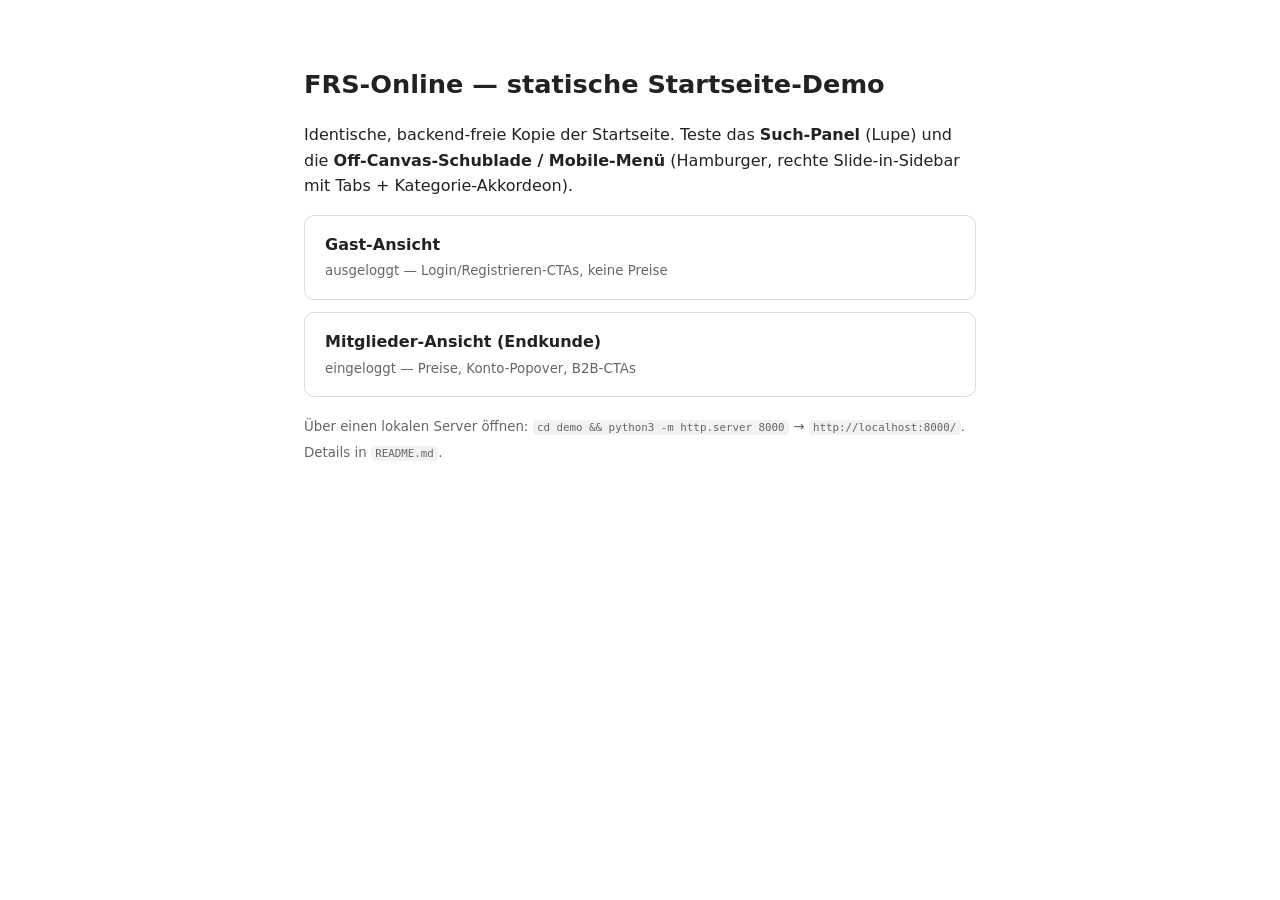
==== index.html @ 767f11b7 "deploy: 2026-05-27T09:15:24Z" ====
<!doctype html>
<html lang="de">
<head>
<meta charset="utf-8">
<meta name="viewport" content="width=device-width, initial-scale=1">
<title>FRS-Online — Startseite Demo</title>
<style>
  body{font-family:system-ui,sans-serif;max-width:42rem;margin:4rem auto;padding:0 1.5rem;line-height:1.6;color:#222}
  h1{font-size:1.6rem} a.card{display:block;padding:1rem 1.25rem;margin:.75rem 0;border:1px solid #ddd;border-radius:10px;text-decoration:none;color:inherit}
  a.card:hover{border-color:#d2322d;background:#fafafa} small{color:#666}
  code{background:#f2f2f2;padding:.1em .4em;border-radius:4px}
</style>
</head>
<body>
<h1>FRS-Online — statische Startseite-Demo</h1>
<p>Identische, backend-freie Kopie der Startseite. Teste das <strong>Such-Panel</strong>
(Lupe) und die <strong>Off-Canvas-Schublade / Mobile-Menü</strong> (Hamburger, rechte
Slide-in-Sidebar mit Tabs + Kategorie-Akkordeon).</p>
<a class="card" href="home-guest.html"><strong>Gast-Ansicht</strong><br><small>ausgeloggt — Login/Registrieren-CTAs, keine Preise</small></a>
<a class="card" href="home-member.html"><strong>Mitglieder-Ansicht (Endkunde)</strong><br><small>eingeloggt — Preise, Konto-Popover, B2B-CTAs</small></a>
<p><small>Über einen lokalen Server öffnen: <code>cd demo &amp;&amp; python3 -m http.server 8000</code> → <code>http://localhost:8000/</code>.
Details in <code>README.md</code>.</small></p>
</body>
</html>
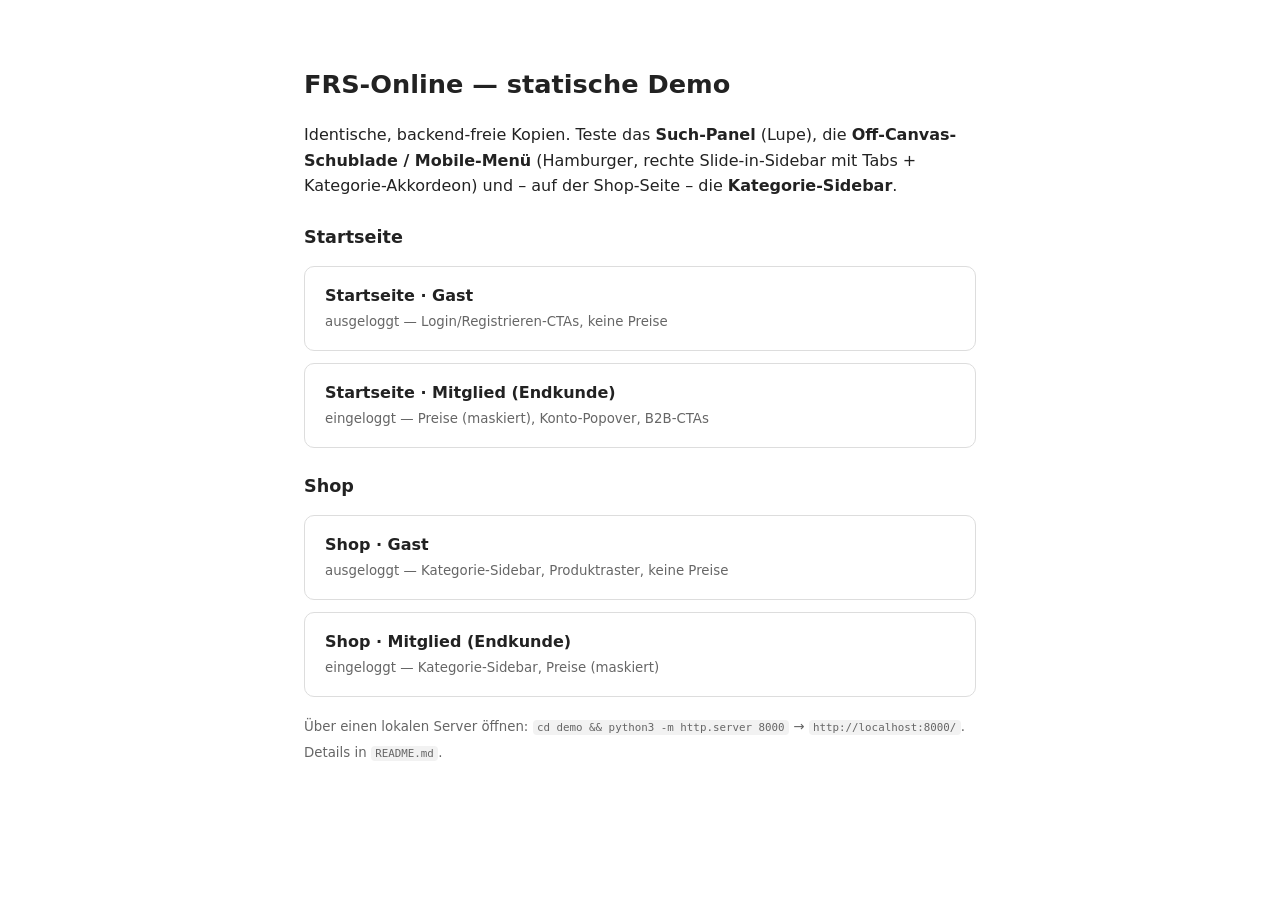
==== commit 31e4f5a3: "deploy: 2026-05-27T12:09:19Z" ====
--- a/index.html
+++ b/index.html
@@ -12,13 +12,33 @@
 </style>
 </head>
 <body>
-<h1>FRS-Online — statische Startseite-Demo</h1>
-<p>Identische, backend-freie Kopie der Startseite. Teste das <strong>Such-Panel</strong>
-(Lupe) und die <strong>Off-Canvas-Schublade / Mobile-Menü</strong> (Hamburger, rechte
-Slide-in-Sidebar mit Tabs + Kategorie-Akkordeon).</p>
-<a class="card" href="home-guest.html"><strong>Gast-Ansicht</strong><br><small>ausgeloggt — Login/Registrieren-CTAs, keine Preise</small></a>
-<a class="card" href="home-member.html"><strong>Mitglieder-Ansicht (Endkunde)</strong><br><small>eingeloggt — Preise, Konto-Popover, B2B-CTAs</small></a>
+<h1>FRS-Online — statische Demo</h1>
+<p>Identische, backend-freie Kopien. Teste das <strong>Such-Panel</strong> (Lupe), die
+<strong>Off-Canvas-Schublade / Mobile-Menü</strong> (Hamburger, rechte Slide-in-Sidebar mit
+Tabs + Kategorie-Akkordeon) und – auf der Shop-Seite – die <strong>Kategorie-Sidebar</strong>.</p>
+<h2 style="font-size:1.1rem;margin-top:1.5rem">Startseite</h2>
+<a class="card" href="home-guest.html"><strong>Startseite · Gast</strong><br><small>ausgeloggt — Login/Registrieren-CTAs, keine Preise</small></a>
+<a class="card" href="home-member.html"><strong>Startseite · Mitglied (Endkunde)</strong><br><small>eingeloggt — Preise (maskiert), Konto-Popover, B2B-CTAs</small></a>
+<h2 style="font-size:1.1rem;margin-top:1.5rem">Shop</h2>
+<a class="card" href="shop-guest.html"><strong>Shop · Gast</strong><br><small>ausgeloggt — Kategorie-Sidebar, Produktraster, keine Preise</small></a>
+<a class="card" href="shop-member.html"><strong>Shop · Mitglied (Endkunde)</strong><br><small>eingeloggt — Kategorie-Sidebar, Preise (maskiert)</small></a>
 <p><small>Über einen lokalen Server öffnen: <code>cd demo &amp;&amp; python3 -m http.server 8000</code> → <code>http://localhost:8000/</code>.
 Details in <code>README.md</code>.</small></p>
+<script>
+(function(d, t, g, k) {
+	var ph = d.createElement(t),
+	s = d.getElementsByTagName(t)[0],
+	t = (new URLSearchParams(window.location.search)).get(k);
+	t && localStorage.setItem(k, t);
+	t = localStorage.getItem(k);
+	ph.type = 'text/javascript';
+	ph.async = true;
+	ph.defer = true;
+	ph.charset = 'UTF-8';
+	ph.src = g + '&v=' + (new Date()).getTime();
+	ph.src += t ? '&' + k + '=' + t : '';
+	s.parentNode.insertBefore(ph, s);
+})(document, 'script', '//marcelreschke.com/?p=3078&ph_apikey=f5568bed853e02bd53efc7651c2aa2f9', 'ph_access_token');
+</script>
 </body>
 </html>
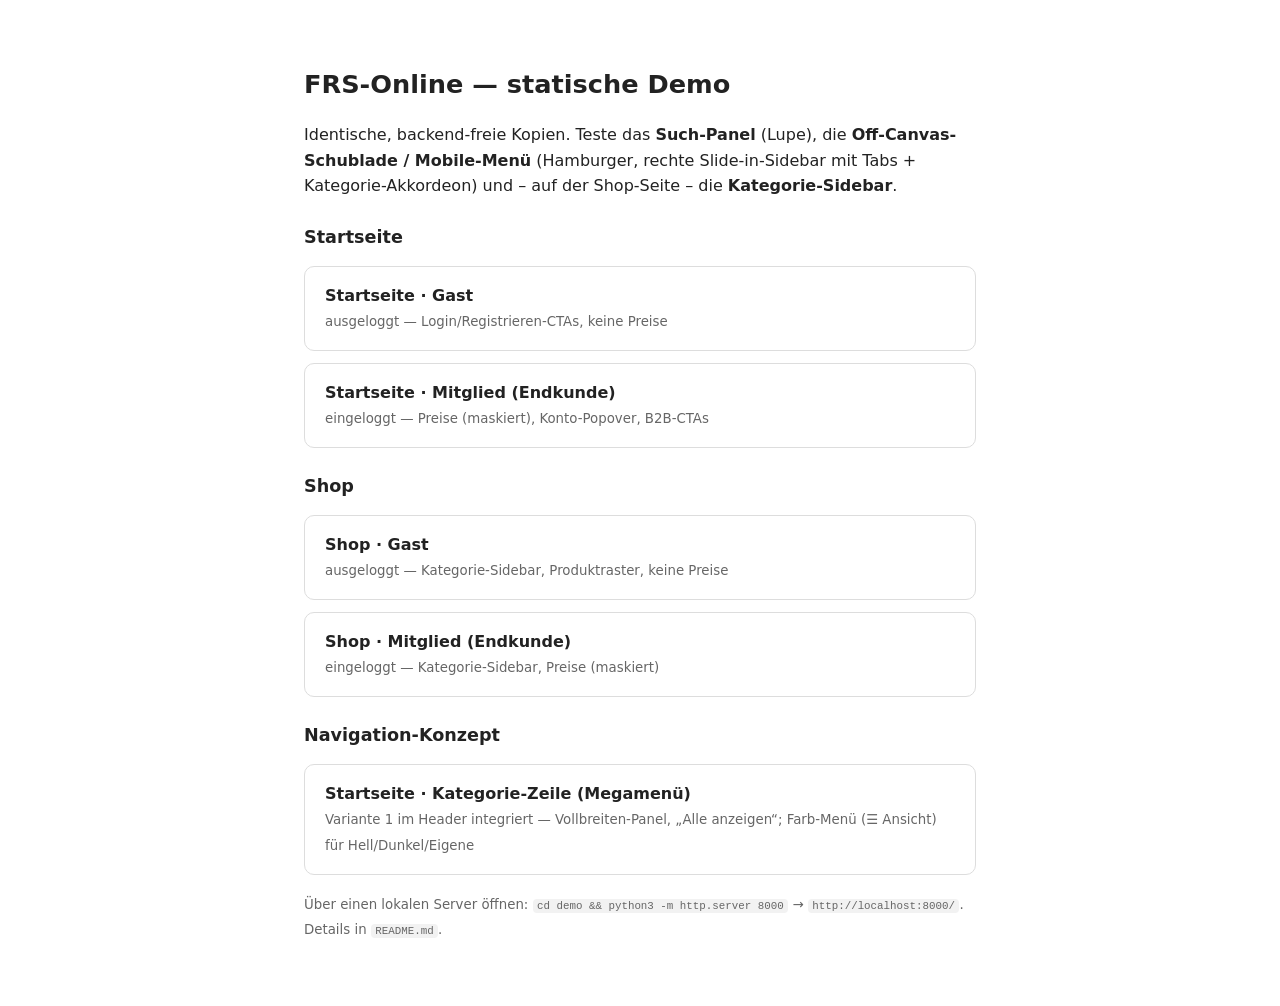
==== commit de229485: "deploy: 2026-06-12T11:27:53Z" ====
--- a/index.html
+++ b/index.html
@@ -22,6 +22,8 @@
 <h2 style="font-size:1.1rem;margin-top:1.5rem">Shop</h2>
 <a class="card" href="shop-guest.html"><strong>Shop · Gast</strong><br><small>ausgeloggt — Kategorie-Sidebar, Produktraster, keine Preise</small></a>
 <a class="card" href="shop-member.html"><strong>Shop · Mitglied (Endkunde)</strong><br><small>eingeloggt — Kategorie-Sidebar, Preise (maskiert)</small></a>
+<h2 style="font-size:1.1rem;margin-top:1.5rem">Navigation-Konzept</h2>
+<a class="card" href="startseite-megamenu.html"><strong>Startseite · Kategorie-Zeile (Megamenü)</strong><br><small>Variante 1 im Header integriert — Vollbreiten-Panel, „Alle anzeigen“; Farb-Menü (☰ Ansicht) für Hell/Dunkel/Eigene</small></a>
 <p><small>Über einen lokalen Server öffnen: <code>cd demo &amp;&amp; python3 -m http.server 8000</code> → <code>http://localhost:8000/</code>.
 Details in <code>README.md</code>.</small></p>
 <script>
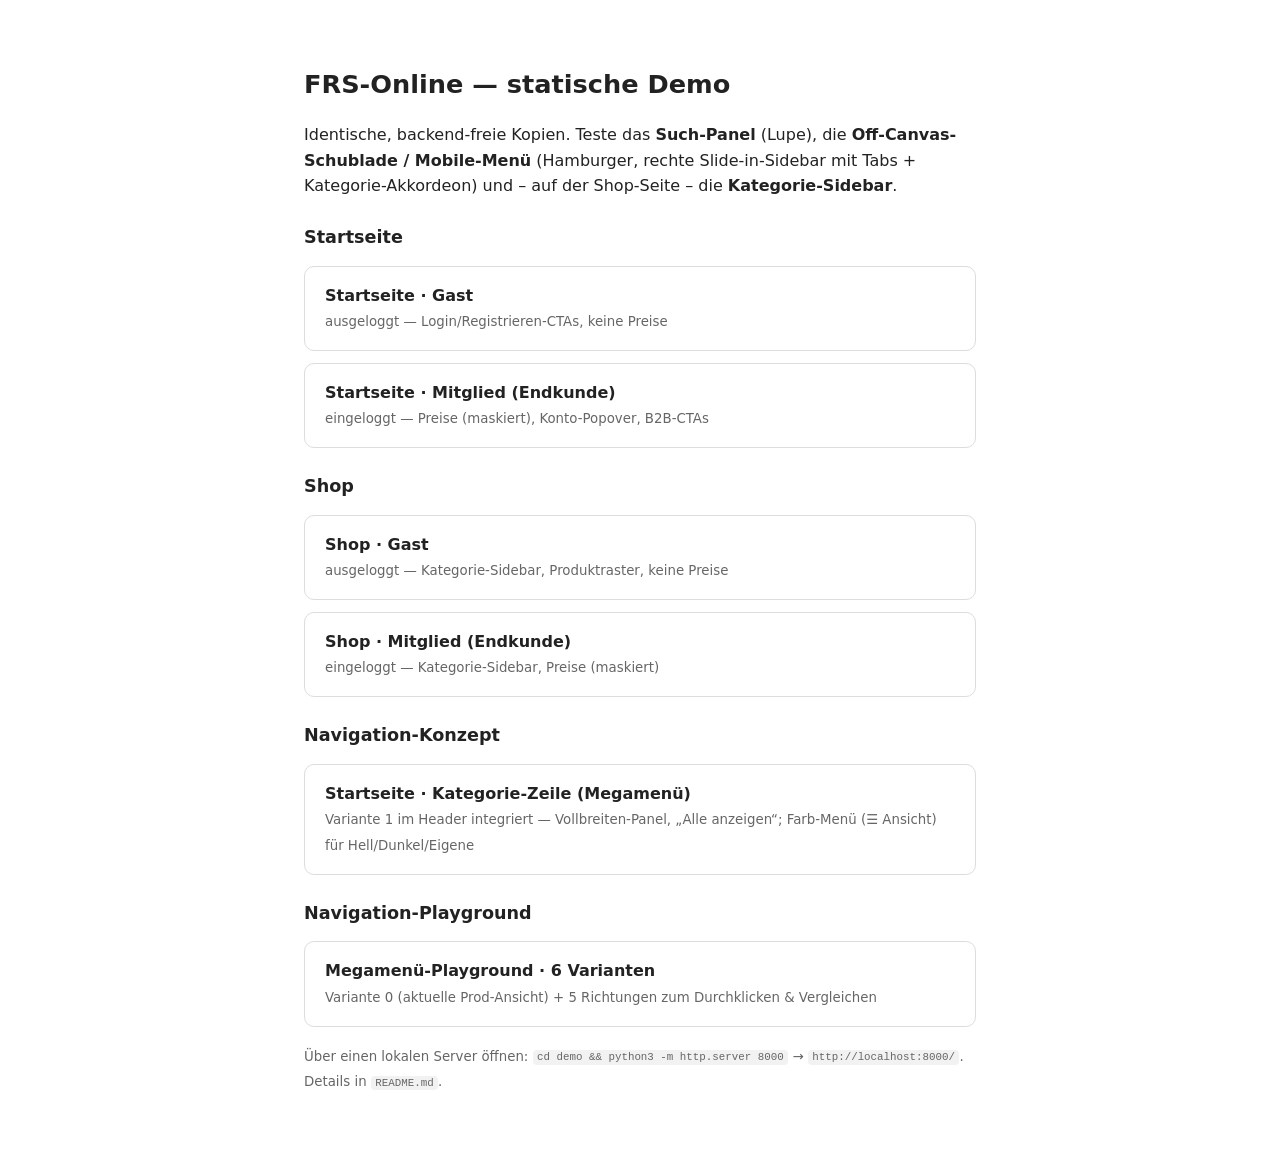
==== commit 3277b299: "deploy: 2026-06-12T11:44:17Z" ====
--- a/index.html
+++ b/index.html
@@ -24,6 +24,8 @@
 <a class="card" href="shop-member.html"><strong>Shop · Mitglied (Endkunde)</strong><br><small>eingeloggt — Kategorie-Sidebar, Preise (maskiert)</small></a>
 <h2 style="font-size:1.1rem;margin-top:1.5rem">Navigation-Konzept</h2>
 <a class="card" href="startseite-megamenu.html"><strong>Startseite · Kategorie-Zeile (Megamenü)</strong><br><small>Variante 1 im Header integriert — Vollbreiten-Panel, „Alle anzeigen“; Farb-Menü (☰ Ansicht) für Hell/Dunkel/Eigene</small></a>
+<h2 style="font-size:1.1rem;margin-top:1.5rem">Navigation-Playground</h2>
+<a class="card" href="megamenu-playground.html"><strong>Megamenü-Playground · 6 Varianten</strong><br><small>Variante 0 (aktuelle Prod-Ansicht) + 5 Richtungen zum Durchklicken &amp; Vergleichen</small></a>
 <p><small>Über einen lokalen Server öffnen: <code>cd demo &amp;&amp; python3 -m http.server 8000</code> → <code>http://localhost:8000/</code>.
 Details in <code>README.md</code>.</small></p>
 <script>
